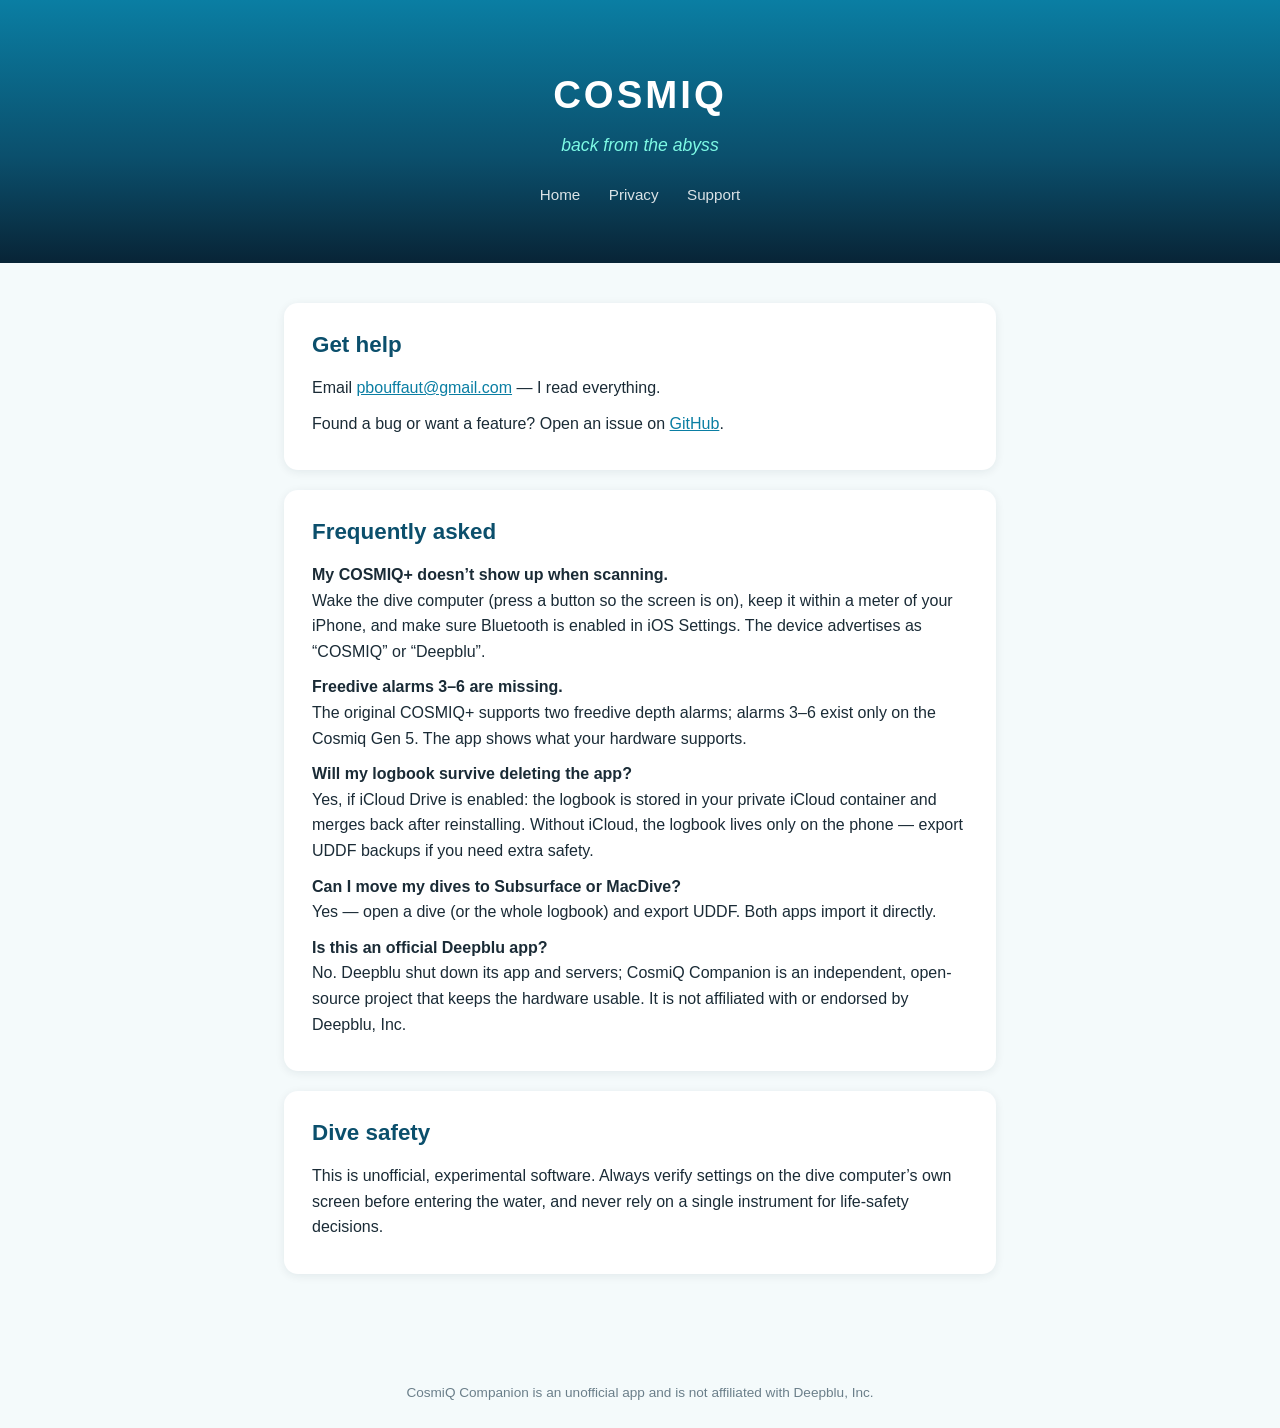
==== docs/support.html @ f486af5a "Add website: landing, privacy policy, support pages for App Store Co-Authored-By: Claude Fable 5 <no" ====
<!DOCTYPE html>
<html lang="en">
<head>
  <meta charset="utf-8">
  <meta name="viewport" content="width=device-width, initial-scale=1">
  <title>Support — CosmiQ Companion</title>
  <link rel="stylesheet" href="style.css">
</head>
<body>
  <header>
    <h1>COSMIQ</h1>
    <p class="tagline">back from the abyss</p>
    <nav>
      <a href="index.html">Home</a>
      <a href="privacy.html">Privacy</a>
      <a href="support.html">Support</a>
    </nav>
  </header>
  <main>
    <div class="card">
      <h2>Get help</h2>
      <p>Email <a href="mailto:pbouffaut@gmail.com">pbouffaut@gmail.com</a> — I read everything.</p>
      <p>Found a bug or want a feature? Open an issue on
      <a href="https://github.com/pbouffaut/cosmiq-ios/issues">GitHub</a>.</p>
    </div>

    <div class="card">
      <h2>Frequently asked</h2>
      <p><strong>My COSMIQ+ doesn’t show up when scanning.</strong><br>
      Wake the dive computer (press a button so the screen is on), keep it within a meter of
      your iPhone, and make sure Bluetooth is enabled in iOS Settings. The device advertises
      as “COSMIQ” or “Deepblu”.</p>

      <p><strong>Freedive alarms 3–6 are missing.</strong><br>
      The original COSMIQ+ supports two freedive depth alarms; alarms 3–6 exist only on the
      Cosmiq Gen 5. The app shows what your hardware supports.</p>

      <p><strong>Will my logbook survive deleting the app?</strong><br>
      Yes, if iCloud Drive is enabled: the logbook is stored in your private iCloud container
      and merges back after reinstalling. Without iCloud, the logbook lives only on the phone —
      export UDDF backups if you need extra safety.</p>

      <p><strong>Can I move my dives to Subsurface or MacDive?</strong><br>
      Yes — open a dive (or the whole logbook) and export UDDF. Both apps import it directly.</p>

      <p><strong>Is this an official Deepblu app?</strong><br>
      No. Deepblu shut down its app and servers; CosmiQ Companion is an independent,
      open-source project that keeps the hardware usable. It is not affiliated with or endorsed
      by Deepblu, Inc.</p>
    </div>

    <div class="card">
      <h2>Dive safety</h2>
      <p>This is unofficial, experimental software. Always verify settings on the dive
      computer’s own screen before entering the water, and never rely on a single instrument
      for life-safety decisions.</p>
    </div>
  </main>
  <p class="footer">CosmiQ Companion is an unofficial app and is not affiliated with Deepblu, Inc.</p>
</body>
</html>
---- docs/style.css ----
:root {
  --foam: #7DF9E4;
  --aqua: #0FB8CE;
  --ocean: #0A7EA3;
  --deep: #0B4F6C;
  --abyss: #082436;
}
* { margin: 0; padding: 0; box-sizing: border-box; }
body {
  font-family: -apple-system, BlinkMacSystemFont, "Segoe UI", Roboto, sans-serif;
  color: #1a2b36;
  background: #f4fafb;
  line-height: 1.6;
}
header {
  background: linear-gradient(180deg, var(--ocean), var(--deep) 60%, var(--abyss));
  color: white;
  text-align: center;
  padding: 64px 24px 56px;
}
header h1 {
  font-size: 2.4rem;
  font-weight: 800;
  letter-spacing: 3px;
}
header .tagline {
  color: var(--foam);
  font-style: italic;
  margin-top: 6px;
  font-size: 1.1rem;
}
header nav { margin-top: 22px; }
header nav a {
  color: white;
  text-decoration: none;
  margin: 0 12px;
  font-size: 0.95rem;
  opacity: 0.85;
}
header nav a:hover { opacity: 1; text-decoration: underline; }
main {
  max-width: 760px;
  margin: 0 auto;
  padding: 40px 24px 64px;
}
main h2 {
  color: var(--deep);
  margin: 36px 0 12px;
  font-size: 1.4rem;
}
main h2:first-child { margin-top: 0; }
main p, main li { margin-bottom: 10px; }
main ul { padding-left: 24px; }
a { color: var(--ocean); }
.card {
  background: white;
  border-radius: 14px;
  padding: 24px 28px;
  margin-bottom: 20px;
  box-shadow: 0 2px 10px rgba(8, 36, 54, 0.08);
}
.footer {
  text-align: center;
  color: #6b7f8a;
  font-size: 0.85rem;
  padding: 24px;
}
.updated { color: #6b7f8a; font-size: 0.85rem; margin-bottom: 24px; }
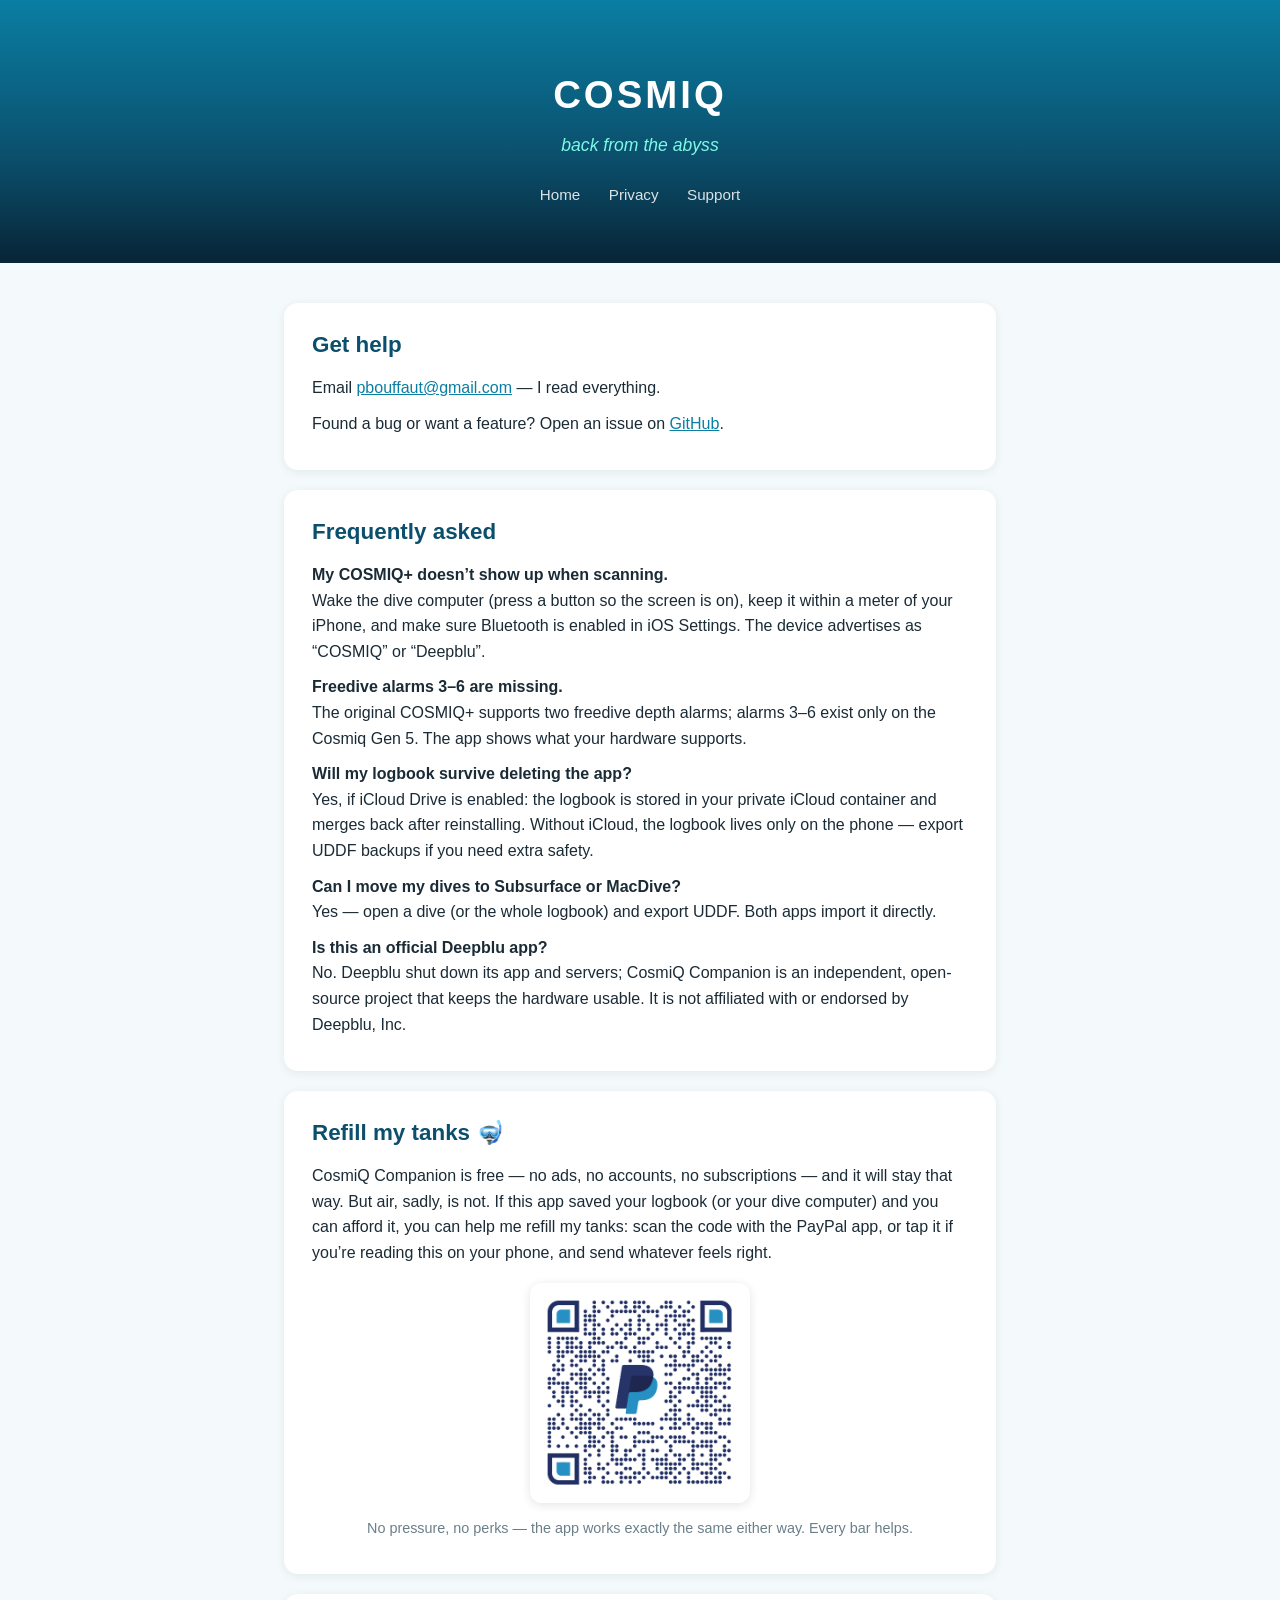
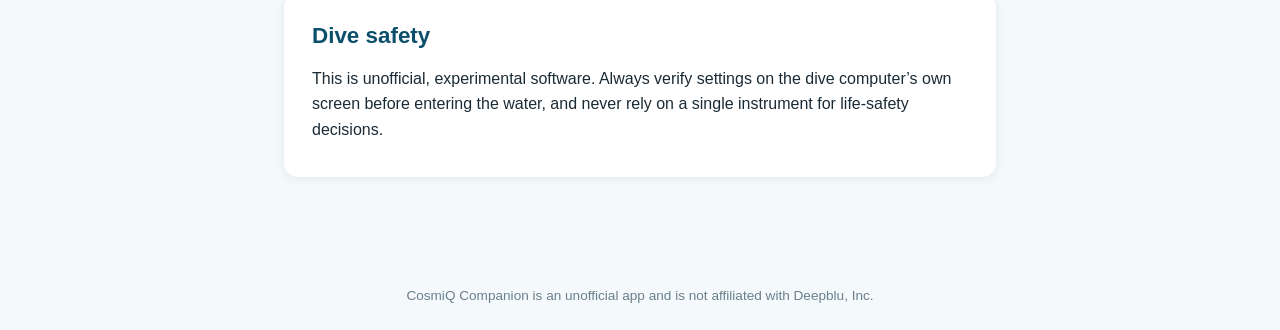
==== commit 690446b8: "Tank refill fund: IAP tip jar in About, PayPal QR on the website Apple's guideline 3.1.1 forbids ext" ====
--- a/docs/support.html
+++ b/docs/support.html
@@ -50,6 +50,21 @@
     </div>
 
     <div class="card">
+      <h2>Refill my tanks 🤿</h2>
+      <p>CosmiQ Companion is free — no ads, no accounts, no subscriptions — and it will stay
+      that way. But air, sadly, is not. If this app saved your logbook (or your dive computer)
+      and you can afford it, you can help me refill my tanks: scan the code with the PayPal
+      app, or tap it if you’re reading this on your phone, and send whatever feels right.</p>
+      <p class="qr">
+        <a href="https://www.paypal.com/qrcodes/managed/bb07d538-5d51-46c1-bc34-8bad0324420c">
+          <img src="paypal-qr.png" alt="PayPal QR code — tip Philippe a tank refill" width="220" height="220">
+        </a>
+      </p>
+      <p class="qr-note">No pressure, no perks — the app works exactly the same either way.
+      Every bar helps.</p>
+    </div>
+
+    <div class="card">
       <h2>Dive safety</h2>
       <p>This is unofficial, experimental software. Always verify settings on the dive
       computer’s own screen before entering the water, and never rely on a single instrument
--- a/docs/style.css
+++ b/docs/style.css
@@ -66,3 +66,6 @@
   padding: 24px;
 }
 .updated { color: #6b7f8a; font-size: 0.85rem; margin-bottom: 24px; }
+.qr { text-align: center; margin: 18px 0 6px; }
+.qr img { border-radius: 12px; box-shadow: 0 2px 10px rgba(8, 36, 54, 0.12); max-width: 100%; }
+.qr-note { text-align: center; color: #6b7f8a; font-size: 0.9rem; }
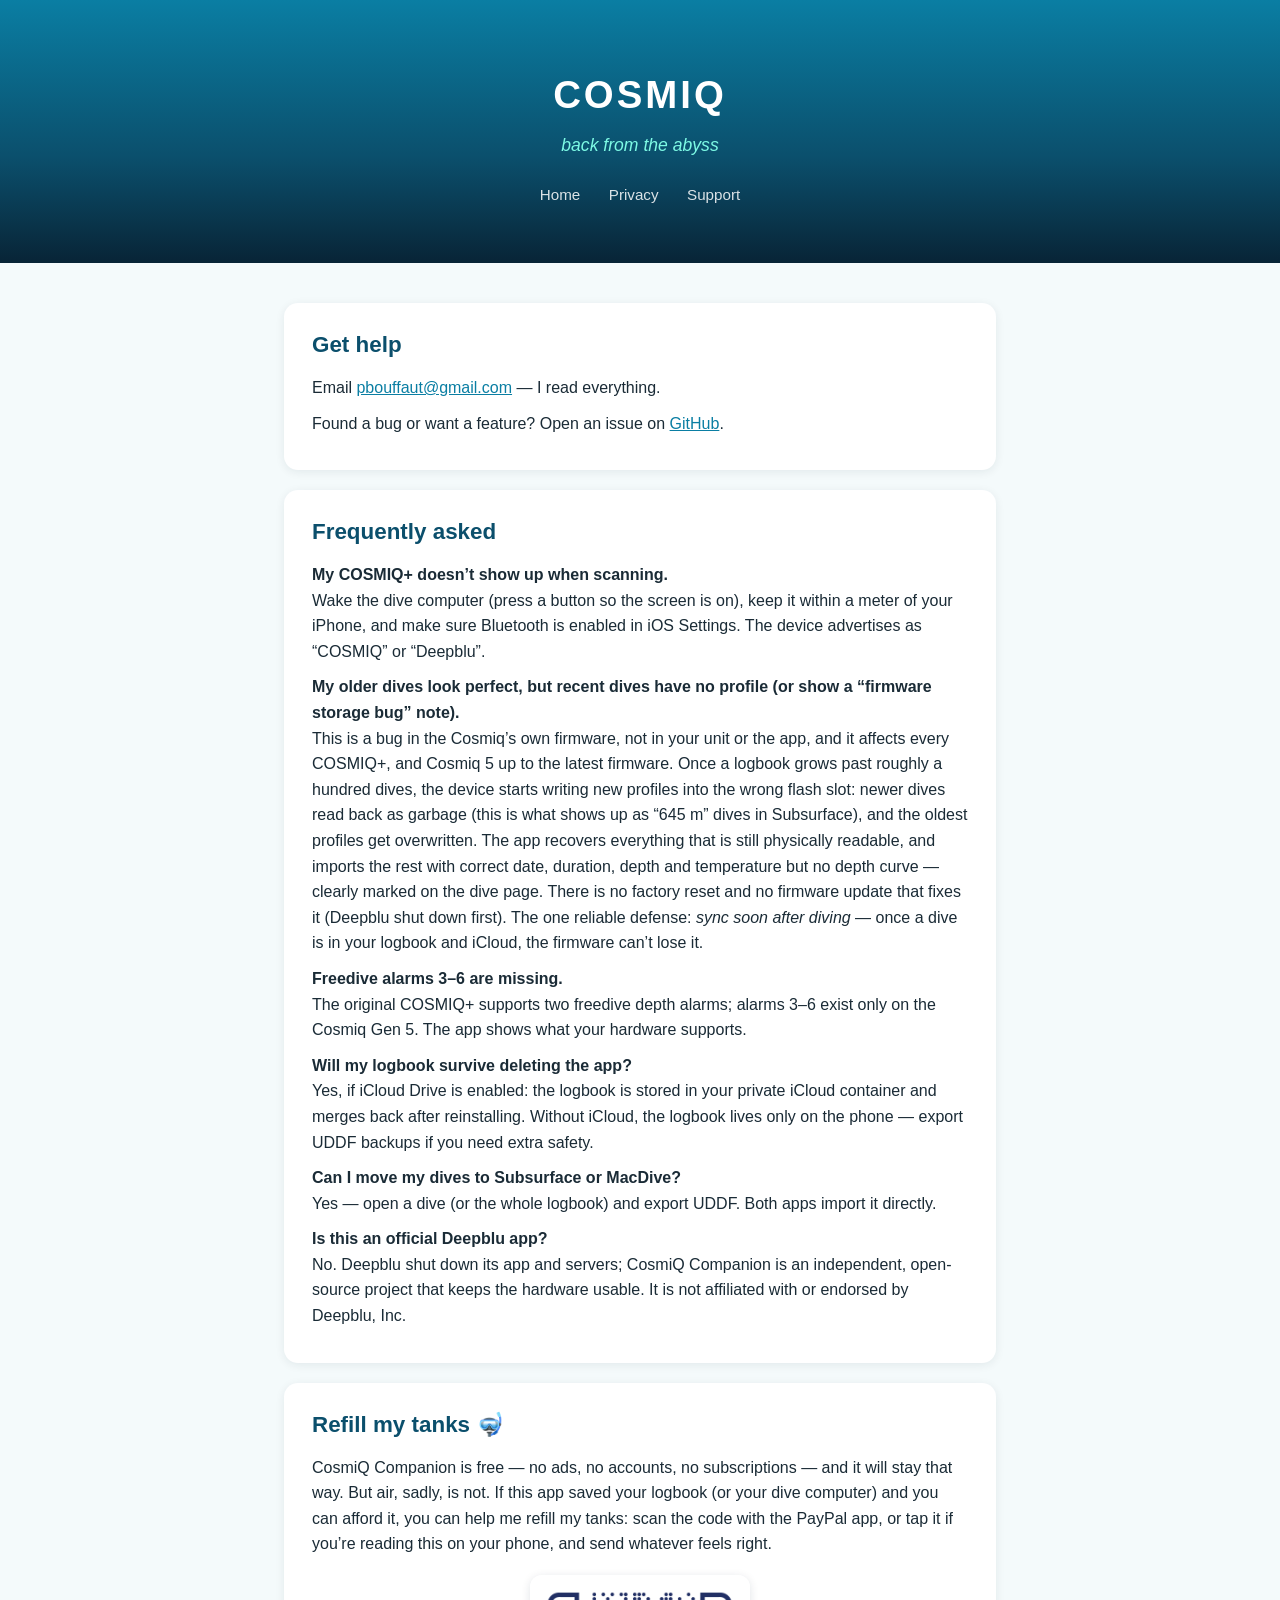
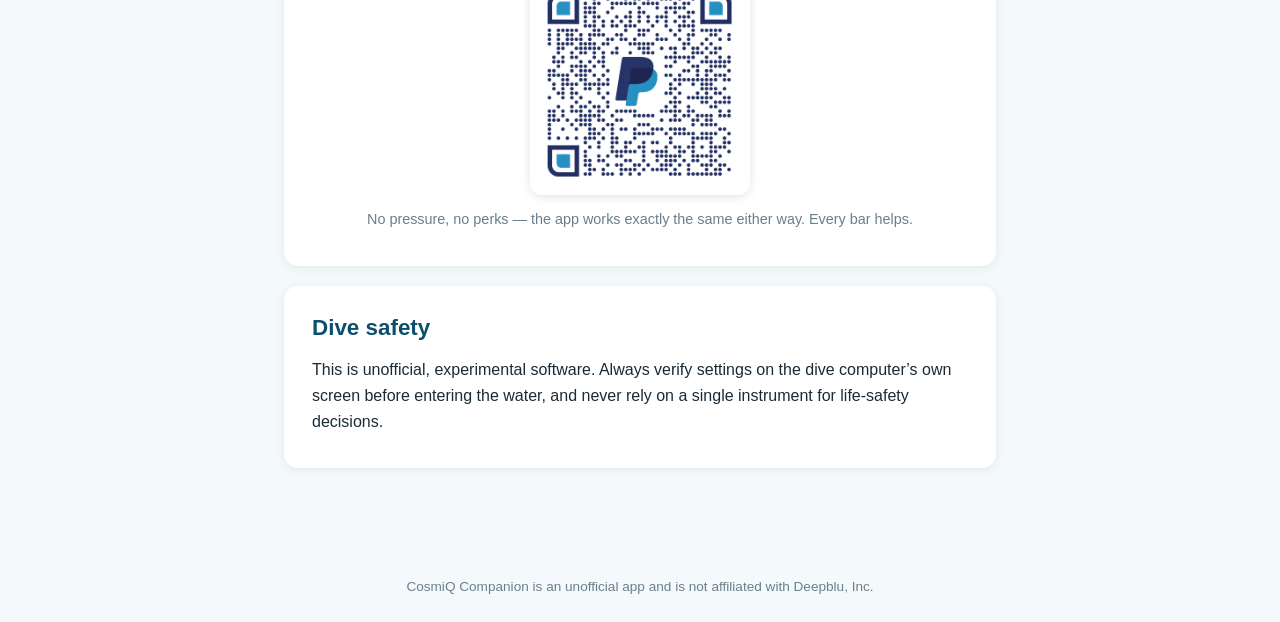
==== commit 26bf7a6a: "Parse the dive count as multi-byte; FAQ entry for the firmware storage bug The 0x40 reply is all pay" ====
--- a/docs/support.html
+++ b/docs/support.html
@@ -30,6 +30,18 @@
       Wake the dive computer (press a button so the screen is on), keep it within a meter of
       your iPhone, and make sure Bluetooth is enabled in iOS Settings. The device advertises
       as “COSMIQ” or “Deepblu”.</p>
+
+      <p><strong>My older dives look perfect, but recent dives have no profile (or show a
+      “firmware storage bug” note).</strong><br>
+      This is a bug in the Cosmiq’s own firmware, not in your unit or the app, and it affects
+      every COSMIQ+, and Cosmiq 5 up to the latest firmware. Once a logbook grows past roughly
+      a hundred dives, the device starts writing new profiles into the wrong flash slot: newer
+      dives read back as garbage (this is what shows up as “645 m” dives in Subsurface), and the
+      oldest profiles get overwritten. The app recovers everything that is still physically
+      readable, and imports the rest with correct date, duration, depth and temperature but no
+      depth curve — clearly marked on the dive page. There is no factory reset and no firmware
+      update that fixes it (Deepblu shut down first). The one reliable defense: <em>sync soon
+      after diving</em> — once a dive is in your logbook and iCloud, the firmware can’t lose it.</p>
 
       <p><strong>Freedive alarms 3–6 are missing.</strong><br>
       The original COSMIQ+ supports two freedive depth alarms; alarms 3–6 exist only on the
